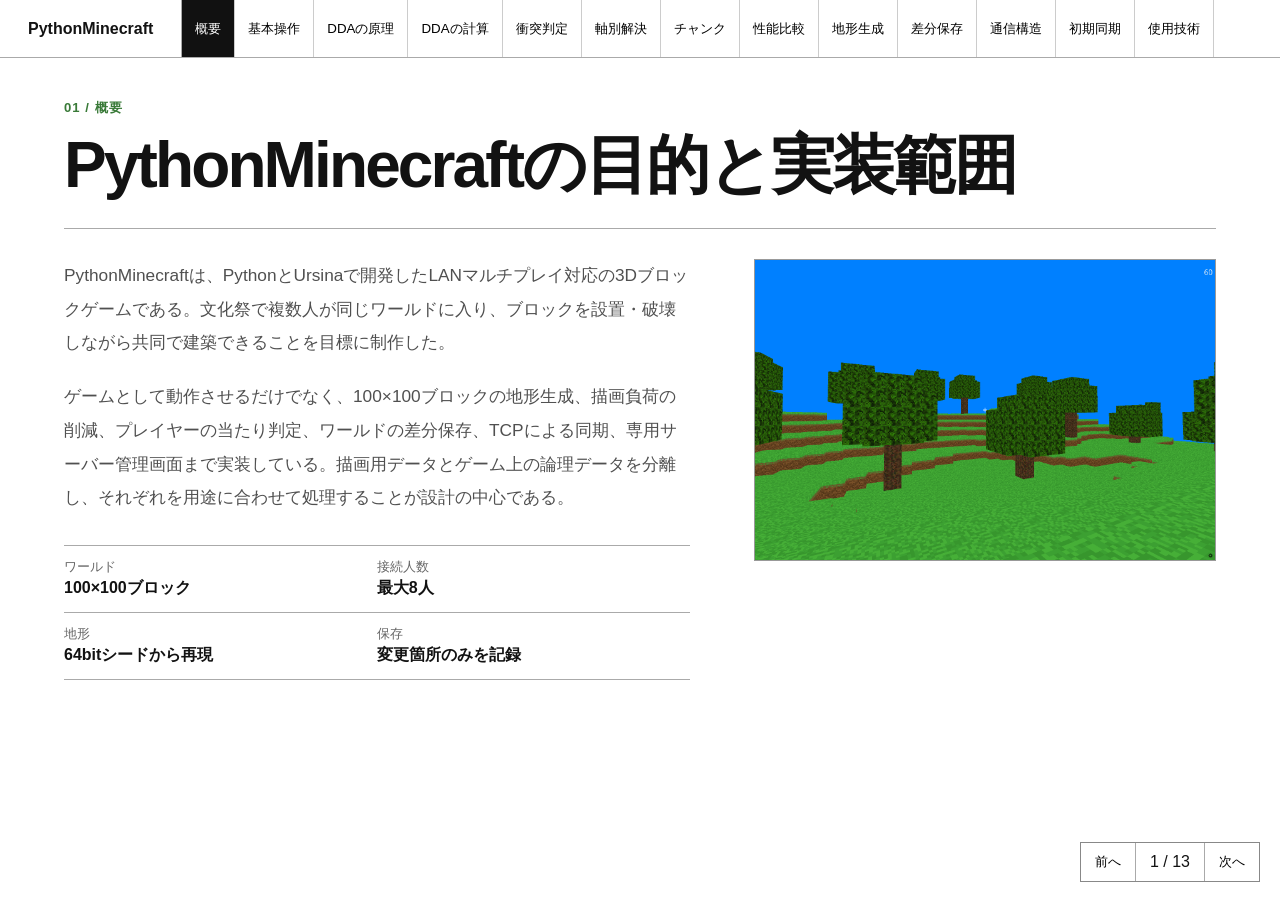
==== index.html @ 3551ff19 "Expand technical documentation website" ====
<!doctype html><html lang="ja"><head><meta charset="utf-8"><meta name="viewport" content="width=device-width,initial-scale=1"><meta name="description" content="PythonMinecraftの技術解説"><title>PythonMinecraft 技術解説</title><link rel="stylesheet" href="style.css"><script src="script.js" defer></script></head><body><header><a href="#page-0">PythonMinecraft</a><nav><button type="button" data-index="0">概要</button><button type="button" data-index="1">基本操作</button><button type="button" data-index="2">DDAの原理</button><button type="button" data-index="3">DDAの計算</button><button type="button" data-index="4">衝突判定</button><button type="button" data-index="5">軸別解決</button><button type="button" data-index="6">チャンク</button><button type="button" data-index="7">性能比較</button><button type="button" data-index="8">地形生成</button><button type="button" data-index="9">差分保存</button><button type="button" data-index="10">通信構造</button><button type="button" data-index="11">初期同期</button><button type="button" data-index="12">使用技術</button></nav></header><main><section class="page active" id="page-0"><div class="content"><div class="heading"><small>01 / 概要</small><h1>PythonMinecraftの目的と実装範囲</h1></div><div class="body-grid"><article><p>PythonMinecraftは、PythonとUrsinaで開発したLANマルチプレイ対応の3Dブロックゲームである。文化祭で複数人が同じワールドに入り、ブロックを設置・破壊しながら共同で建築できることを目標に制作した。</p><p>ゲームとして動作させるだけでなく、100×100ブロックの地形生成、描画負荷の削減、プレイヤーの当たり判定、ワールドの差分保存、TCPによる同期、専用サーバー管理画面まで実装している。描画用データとゲーム上の論理データを分離し、それぞれを用途に合わせて処理することが設計の中心である。</p><dl class="facts"><div><dt>ワールド</dt><dd>100×100ブロック</dd></div><div><dt>接続人数</dt><dd>最大8人</dd></div><div><dt>地形</dt><dd>64bitシードから再現</dd></div><div><dt>保存</dt><dd>変更箇所のみを記録</dd></div></dl></article><figure class="visual"><img src="assets/hero.png" alt="概要の参考画面"></figure></div></div></section><section class="page" id="page-1"><div class="content"><div class="heading"><small>02 / 基本操作</small><h1>プレイヤー操作とブロック編集</h1></div><div class="body-grid"><article><p>プレイヤーはW・A・S・Dキーで移動し、マウスで視点を操作する。ホットバーの1から9でブロックを選択し、左クリックで視線先のブロックを破壊し、右クリックで選択中のブロックを設置する。</p><p>設置と破壊では、画面中央の照準から視線方向へレイを伸ばして対象を決定する。破壊時は最初に交差したブロック座標を削除し、設置時は交差した面の外側へ1ブロックずらした座標を候補にする。候補位置が既存ブロックやプレイヤーと重なる場合は設置を拒否する。</p><dl class="facts"><div><dt>W A S D</dt><dd>移動</dd></div><div><dt>Mouse</dt><dd>視点操作</dd></div><div><dt>左クリック</dt><dd>破壊</dd></div><div><dt>右クリック</dt><dd>設置</dd></div><div><dt>1–9</dt><dd>ブロック選択</dd></div><div><dt>Esc</dt><dd>メニュー</dd></div></dl></article><figure class="visual"><img src="assets/gameplay.png" alt="基本操作の参考画面"></figure></div></div></section><section class="page" id="page-2"><div class="content"><div class="heading"><small>03 / DDAの原理</small><h1>DDAレイキャストで通過セルだけを調べる</h1></div><div class="body-grid"><article><p>ブロックの選択には、三次元グリッド向けのDDAレイキャストを使用する。DDAは、レイが次に横切るX・Y・Zいずれかのボクセル境界を計算し、最も近い境界の方向へ1セルずつ進む方法である。</p><p>全ブロックとの交差を総当たりするのではなく、視線が実際に通過したセルの座標だけをワールド辞書で検索する。したがって、探索コストはワールド全体のブロック数ではなく、レイの最大到達距離におおむね比例する。</p><div class="diagram"><div class="step"><b>01</b><strong>開始点をボクセル座標へ変換</strong><span>カメラ位置から現在のセルを決定する</span></div><div class="connector" aria-hidden="true">→</div><div class="step"><b>02</b><strong>各軸の次の境界を計算</strong><span>tMaxX・tMaxY・tMaxZを比較する</span></div><div class="connector" aria-hidden="true">→</div><div class="step"><b>03</b><strong>最短の軸へ1セル進む</strong><span>対応するtMaxへtDeltaを加算する</span></div><div class="connector" aria-hidden="true">→</div><div class="step"><b>04</b><strong>辞書を検索</strong><span>ブロックがあれば探索を終了する</span></div></div></article></div></div></section><section class="page" id="page-3"><div class="content"><div class="heading"><small>04 / DDAの計算</small><h1>tMaxとtDeltaが示すもの</h1></div><div class="body-grid"><article><p>tMaxX、tMaxY、tMaxZは、開始点から各軸の次のセル境界まで進むために必要なレイ上の距離を表す。三つの値のうち最小の軸が、次に横切る境界である。</p><p>tDeltaX、tDeltaY、tDeltaZは、同じ軸方向で一つ先の境界へ進むたびに増加する距離である。例えばX境界が最短ならX座標をstepXだけ進め、tMaxXにtDeltaXを加える。この処理を命中または最大距離まで繰り返す。</p><p>レイが負方向へ進む場合はstepがマイナスになり、ゼロ成分の軸は境界を通過しないものとして無限大を使う。これにより、視線方向にかかわらず同じ処理で探索できる。</p><pre><code>axis = min(tMaxX, tMaxY, tMaxZ)
cell[axis] += step[axis]
tMax[axis] += tDelta[axis]

if world.has_block(cell):
    return hit_block, entered_face</code></pre></article></div></div></section><section class="page" id="page-4"><div class="content"><div class="heading"><small>05 / 衝突判定</small><h1>描画Entityに依存しないボクセル衝突判定</h1></div><div class="body-grid"><article><p>プレイヤーの移動予定位置からAABBを計算し、その範囲と重なる整数座標を列挙して論理ブロック辞書を検索する。各ブロックへColliderを生成する必要がないため、ブロックが結合メッシュとして描画されていても衝突を判定できる。</p><p>AABBはプレイヤーの中心位置、半径、高さから求める。AABBの最小値と最大値を整数セル範囲へ変換し、その小さな範囲だけを検索するため、判定量はワールド全体の大きさに依存しない。</p><div class="diagram"><div class="step"><b>01</b><strong>移動予定位置を計算</strong><span>入力と速度から次の座標を求める</span></div><div class="connector" aria-hidden="true">→</div><div class="step"><b>02</b><strong>AABBを作成</strong><span>半径と高さから占有範囲を求める</span></div><div class="connector" aria-hidden="true">→</div><div class="step"><b>03</b><strong>重なる整数座標を列挙</strong><span>周辺セルだけを対象にする</span></div><div class="connector" aria-hidden="true">→</div><div class="step"><b>04</b><strong>論理辞書を検索</strong><span>存在するブロックとの重なりを判定する</span></div></div></article></div></div></section><section class="page" id="page-5"><div class="content"><div class="heading"><small>06 / 軸別解決</small><h1>X・Y・Zを分けて衝突を解決する</h1></div><div class="body-grid"><article><p>三軸の移動を一度に適用すると、一つの壁に接触しただけで移動全体を取り消すことになりやすい。そこでX、Y、Zの順に移動と衝突判定を分け、衝突した軸の移動量だけを補正している。</p><p>X軸で左右の壁を処理し、Y軸で床への接地と天井への衝突を処理し、最後にZ軸で前後の壁を処理する。この方法では壁へ斜めに進んだ場合も、壁に平行な成分は維持されるため、壁に沿って滑らかに移動できる。</p><p>ブロック設置時にもプレイヤーAABBとの重なりを調べる。同じ空間へブロックを置けないようにすることで、設置直後にプレイヤーがブロックへ埋まる状態を防いでいる。</p><div class="diagram"><div class="step"><b>01</b><strong>X方向</strong><span>左右の壁との重なりを解決</span></div><div class="connector" aria-hidden="true">→</div><div class="step"><b>02</b><strong>Y方向</strong><span>床への接地と天井を解決</span></div><div class="connector" aria-hidden="true">→</div><div class="step"><b>03</b><strong>Z方向</strong><span>前後の壁との重なりを解決</span></div></div></article></div></div></section><section class="page" id="page-6"><div class="content"><div class="heading"><small>07 / チャンク</small><h1>不透明ブロックをチャンクメッシュへ統合</h1></div><div class="body-grid"><article><p>初期実装では、各ブロックを個別のEntityとして生成していた。ブロック数が増えると、描画、更新、可視性管理の対象も同じ割合で増え、高所から広い範囲を見たときに負荷が急増した。</p><p>現在はX・Z方向の10×10ブロックを一つのチャンクとして扱う。各ブロックの六面を確認し、隣接する不透明ブロックに隠れている面を除外する。残った面の頂点、UV、三角形インデックスをまとめ、一つのMesh Entityとして描画する。</p><p>論理ブロック辞書は維持されるため、ブロック数自体を減らしたわけではない。描画エンジンへ渡すEntity数と不要な面数を減らしたことが高速化の要因である。</p></article><figure class="visual"><img src="assets/chunk-debug.png" alt="チャンクの参考画面"></figure></div></div></section><section class="page" id="page-7"><div class="content"><div class="heading"><small>08 / 性能比較</small><h1>描画最適化前後の実測結果</h1></div><div class="body-grid"><article><p>高所から地面を見下ろし、多数のブロックが視界へ入る条件で比較した。軽量化前のフレームレートは14 FPS、メモリ使用量は216 MBだった。チャンクメッシュ導入後は110 FPS、157 MBとなった。</p><p>フレームレートは約7.9倍となり、1フレームに使える時間は約71.4ミリ秒から約9.1ミリ秒へ短縮した。不透明ブロック用の個別Entityは約3,681個から0個になり、少数のチャンクメッシュへ置き換わった。</p><div class="comparison"><figure><img src="assets/before.png" alt="軽量化前"><figcaption>軽量化前：14 FPS、216 MB</figcaption></figure><figure><img src="assets/after.png" alt="軽量化後"><figcaption>軽量化後：110 FPS、157 MB</figcaption></figure></div></article></div></div></section><section class="page" id="page-8"><div class="content"><div class="heading"><small>09 / 地形生成</small><h1>64bitシードから地形と木を再現する</h1></div><div class="body-grid"><article><p>ワールド生成では、64bitのシード値とX・Z座標から決定論的なノイズ値を計算する。広い起伏用と細かな変化用のノイズを組み合わせ、各列の地表高度を決める。最上面へ草、その下の三層へ土、さらに深い部分へ石を配置する。</p><p>木の候補位置、高さ、形状も同じシードから決定する。スポーン地点の周囲、ワールド端、急な斜面を候補から除外し、木同士の最低距離を設けることで、共同建築のための空間を確保している。</p><p>生成処理はクライアントとサーバーで共通化している。同じバージョンのジェネレーターとシードを使えば、地形データそのものを送らなくても同じワールドを再現できる。</p><div class="diagram"><div class="step"><b>01</b><strong>64bitシード</strong><span>ワールドを識別する整数</span></div><div class="connector" aria-hidden="true">→</div><div class="step"><b>02</b><strong>座標ごとのノイズ</strong><span>広い起伏と細かな変化を合成</span></div><div class="connector" aria-hidden="true">→</div><div class="step"><b>03</b><strong>地表高度</strong><span>列ごとの最上面を決定</span></div><div class="connector" aria-hidden="true">→</div><div class="step"><b>04</b><strong>ブロックと木</strong><span>草・土・石・原木・葉を配置</span></div></div></article></div></div></section><section class="page" id="page-9"><div class="content"><div class="heading"><small>10 / 差分保存</small><h1>基本地形を再生成し、変更だけを保存する</h1></div><div class="body-grid"><article><p>地形全体をJSONへ保存すると、ワールドを広げるほどファイル容量と読み書き量が増える。そこで生成地形はシードから再現し、プレイヤーが設置したブロックと破壊した座標だけを保存する方式へ変更した。</p><p>読込時はgeneratorとseedから基本地形を再生成し、removed_blocksに含まれる座標を削除してから、placed_blocksのブロックを追加する。生成ブロックを壊した後で同じ場所へ別のブロックを置いた場合も、差分として正しく復元できる。</p><p>テンプレートワールドでは、配布ファイルに含まれるTemplate.jsonを基準地形として扱う。通常の生成ワールドと同様に、各セーブには基準地形を複製せず、変更差分だけを記録する。</p><pre><code>{
  &quot;generator&quot;: &quot;grassland_v2&quot;,
  &quot;seed&quot;: 47353368572851108,
  &quot;placed_blocks&quot;: [[32, 1, 33, 0, &quot;y&quot;]],
  &quot;removed_blocks&quot;: [[29, 0, 29]]
}</code></pre></article></div></div></section><section class="page" id="page-10"><div class="content"><div class="heading"><small>11 / 通信構造</small><h1>サーバーを正とするワールド同期</h1></div><div class="body-grid"><article><p>マルチプレイでは、サーバーがワールドの正しい状態を保持する。クライアントは設置や破壊の要求を送るだけで、座標、ブロックID、対象の存在、プレイヤーとの重なりをサーバーが検証する。</p><p>要求が有効ならサーバーワールドを更新し、block_changedメッセージを接続中の全クライアントへ配信する。各クライアントは同じ変更をローカルの論理データへ適用し、影響を受けたチャンクメッシュを再構築する。</p><p>プレイヤー位置もサーバーを経由して他の端末へ配信する。切断時にはセッションを除去し、残りのクライアントへ退出を通知する。ワールドは定期保存とサーバー終了時保存の両方に対応している。</p><div class="diagram"><div class="step"><b>01</b><strong>クライアント</strong><span>設置・破壊要求を送信</span></div><div class="connector" aria-hidden="true">→</div><div class="step"><b>02</b><strong>サーバー</strong><span>操作の妥当性を検証</span></div><div class="connector" aria-hidden="true">→</div><div class="step"><b>03</b><strong>ワールド更新</strong><span>サーバー側の状態を変更</span></div><div class="connector" aria-hidden="true">→</div><div class="step"><b>04</b><strong>全クライアント</strong><span>変更通知を受信して反映</span></div></div></article><figure class="visual"><img src="assets/multiplayer.png" alt="通信構造の参考画面"></figure></div></div></section><section class="page" id="page-11"><div class="content"><div class="heading"><small>12 / 初期同期</small><h1>シードと差分だけを送る初期同期</h1></div><div class="body-grid"><article><p>当初は接続時に数万個のブロックをworld_snapshotへ格納していた。草原と地下層を追加した結果、単一メッセージのサイズ上限を超え、接続直後に切断される問題が発生した。</p><p>現在の生成ワールドでは、seed、generator、placed_blocks、removed_blocks、プレイヤー情報だけを送る。クライアントは受信したシードから基本地形を再生成し、差分を適用してからチャンクメッシュを構築する。</p><p>砂の落下もサーバーを正とする。サーバーが落下開始と最終的な着地座標を決め、クライアントは途中の表示を補間する。この方式により、端末ごとに物理結果が分かれることを防いでいる。</p><dl class="facts"><div><dt>通信</dt><dd>TCPソケット</dd></div><div><dt>形式</dt><dd>長さ制限付きJSONメッセージ</dd></div><div><dt>初期同期</dt><dd>シード＋差分</dd></div><div><dt>物理</dt><dd>サーバー権威型</dd></div></dl></article><figure class="visual"><img src="assets/server-ui.png" alt="初期同期の参考画面"></figure></div></div></section><section class="page" id="page-12"><div class="content"><div class="heading"><small>13 / 使用技術</small><h1>使用技術と各要素の役割</h1></div><div class="body-grid"><article><p>ゲーム本体はPythonで実装し、Ursinaを入力、UI、シーン管理に使用している。Ursinaの基盤であるPanda3Dを通じてメッシュを生成し、チャンク単位で描画している。</p><p>マルチプレイはTCPソケットで実装し、専用サーバーの管理画面にはTkinterを使用する。ワールド差分と設定はJSONへ保存し、macOS・Windows向けの配布ビルドにはPyInstallerを利用する。開発履歴はGitとGitHubで管理している。</p><dl class="facts"><div><dt>Python</dt><dd>ゲームロジック全体</dd></div><div><dt>Ursina</dt><dd>入力・UI・シーン</dd></div><div><dt>Panda3D</dt><dd>3D描画・メッシュ</dd></div><div><dt>TCP Socket</dt><dd>マルチプレイ通信</dd></div><div><dt>Tkinter</dt><dd>サーバー管理画面</dd></div><div><dt>JSON</dt><dd>設定・差分保存</dd></div><div><dt>PyInstaller</dt><dd>配布用ビルド</dd></div><div><dt>Git / GitHub</dt><dd>履歴・ブランチ管理</dd></div></dl></article></div></div></section></main><footer><button id="prev">前へ</button><span id="counter">1 / 13</span><button id="next">次へ</button></footer></body></html>
---- style.css ----
:root{--ink:#121212;--muted:#505050;--line:#aaa;--green:#397a38;--paper:#fff}*{box-sizing:border-box}html,body{margin:0;width:100%;height:100%;overflow:hidden;font-family:-apple-system,BlinkMacSystemFont,"Noto Sans JP",sans-serif;color:var(--ink);background:var(--paper)}header{position:fixed;z-index:10;top:0;left:0;right:0;height:58px;display:flex;align-items:center;border-bottom:1px solid var(--line);background:#fff}header>a{padding:0 28px;color:var(--ink);font-weight:700;text-decoration:none;white-space:nowrap}nav{display:flex;height:100%;overflow-x:auto;border-left:1px solid var(--line)}nav button{border:0;border-right:1px solid #ccc;background:#fff;padding:0 13px;white-space:nowrap;cursor:pointer}nav button.active{background:#111;color:#fff}.page{position:absolute;inset:0;display:none;overflow-y:auto;background:#fff}.page.active{display:block}.content{max-width:1500px;min-height:100%;margin:auto;padding:98px 5vw 88px}.heading{padding-bottom:28px;border-bottom:1px solid var(--line)}small{color:var(--green);font-size:.82rem;font-weight:800;letter-spacing:.08em}h1{max-width:1200px;margin:14px 0 0;font-size:clamp(2.5rem,5vw,5.4rem);line-height:1.08;letter-spacing:-.045em}.body-grid{display:grid;grid-template-columns:minmax(0,1.15fr) minmax(320px,.85fr);gap:5vw;padding-top:30px;align-items:start}.body-grid:has(article:only-child){grid-template-columns:1fr}article{max-width:1050px}p{margin:0 0 20px;color:var(--muted);font-size:1.08rem;line-height:1.95}.visual{margin:0;position:sticky;top:90px}.visual img,.comparison img{display:block;width:100%;border:1px solid #999}.facts{display:grid;grid-template-columns:repeat(2,1fr);margin:30px 0 0;border-top:1px solid var(--line)}.facts div{padding:13px 0;border-bottom:1px solid var(--line)}.facts div:nth-child(odd){padding-right:24px}.facts dt{color:#666;font-size:.8rem}.facts dd{margin:2px 0 0;font-weight:700}.diagram{display:flex;align-items:stretch;gap:9px;margin:34px 0;overflow-x:auto}.step{min-width:180px;flex:1;padding:16px;border:1px solid #777;display:flex;flex-direction:column}.step b{color:var(--green);font-size:.75rem}.step strong{margin:6px 0}.step span{color:#666;font-size:.85rem;line-height:1.55}.connector{align-self:center;font-size:1.4rem}pre{margin:30px 0;padding:20px;overflow:auto;border:1px solid #999;background:#f4f4f4;font-size:.9rem;line-height:1.6}.comparison{display:grid;grid-template-columns:1fr 1fr;gap:18px;margin-top:30px}.comparison figure{margin:0}.comparison figcaption{padding:9px 0;color:#555}.visual figcaption{padding:8px 0;color:#666}footer{position:fixed;z-index:20;right:20px;bottom:18px;display:flex;border:1px solid #888;background:#fff}footer button,footer span{border:0;background:#fff;padding:10px 14px}footer button{cursor:pointer}footer span{border-left:1px solid #aaa;border-right:1px solid #aaa}@media(max-width:900px){header>a{display:none}nav{width:100%;border-left:0}nav button{font-size:.72rem;padding:0 9px}.content{padding:82px 5vw 82px}.body-grid{grid-template-columns:1fr}.visual{position:static}h1{font-size:2.5rem}.facts,.comparison{grid-template-columns:1fr}.diagram{align-items:stretch;flex-direction:column}.connector{transform:rotate(90deg)}p{font-size:1rem}}
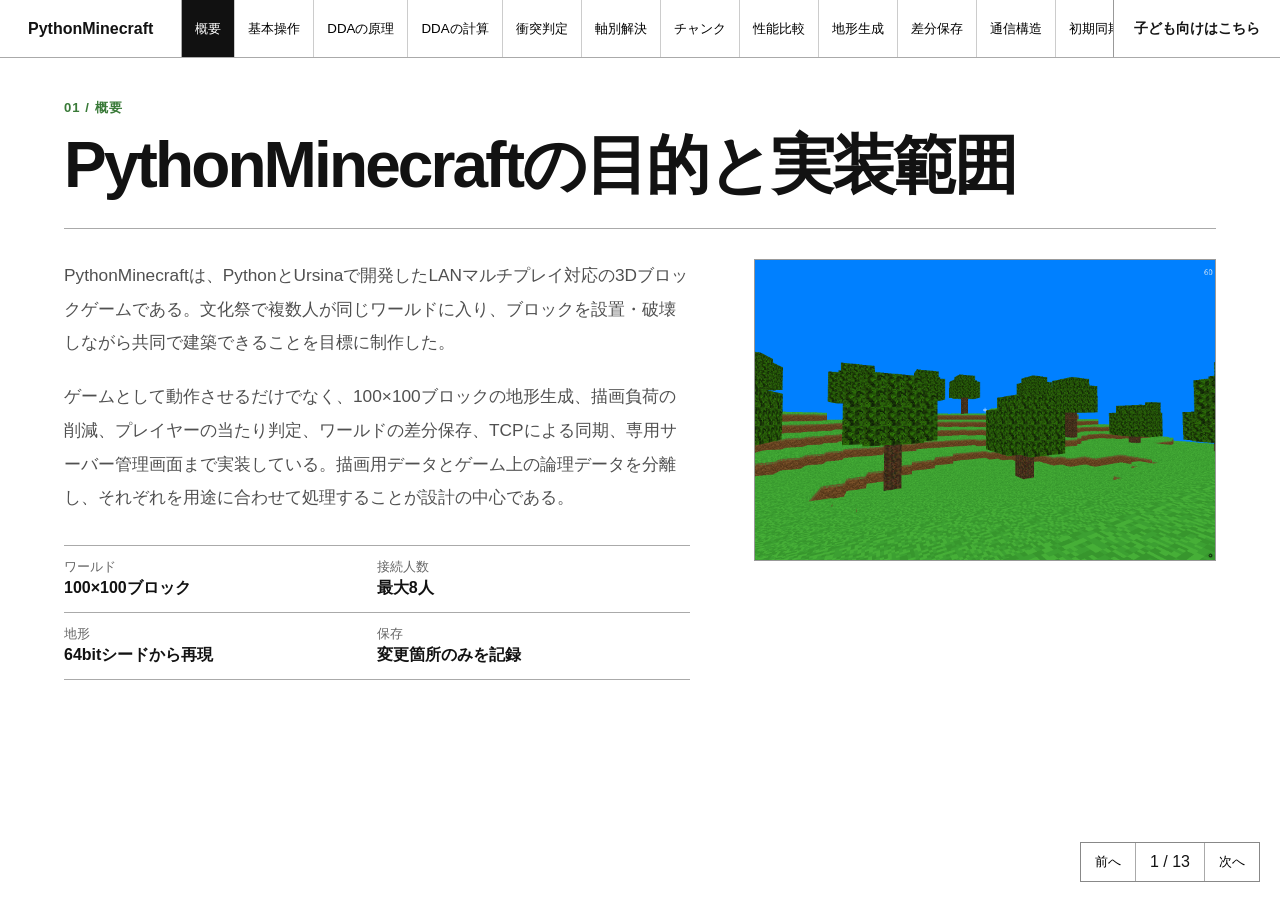
==== commit 827476d7: "Add links between technical and beginner guides" ====
--- a/index.html
+++ b/index.html
@@ -1,4 +1,7 @@
-<!doctype html><html lang="ja"><head><meta charset="utf-8"><meta name="viewport" content="width=device-width,initial-scale=1"><meta name="description" content="PythonMinecraftの技術解説"><title>PythonMinecraft 技術解説</title><link rel="stylesheet" href="style.css"><script src="script.js" defer></script></head><body><header><a href="#page-0">PythonMinecraft</a><nav><button type="button" data-index="0">概要</button><button type="button" data-index="1">基本操作</button><button type="button" data-index="2">DDAの原理</button><button type="button" data-index="3">DDAの計算</button><button type="button" data-index="4">衝突判定</button><button type="button" data-index="5">軸別解決</button><button type="button" data-index="6">チャンク</button><button type="button" data-index="7">性能比較</button><button type="button" data-index="8">地形生成</button><button type="button" data-index="9">差分保存</button><button type="button" data-index="10">通信構造</button><button type="button" data-index="11">初期同期</button><button type="button" data-index="12">使用技術</button></nav></header><main><section class="page active" id="page-0"><div class="content"><div class="heading"><small>01 / 概要</small><h1>PythonMinecraftの目的と実装範囲</h1></div><div class="body-grid"><article><p>PythonMinecraftは、PythonとUrsinaで開発したLANマルチプレイ対応の3Dブロックゲームである。文化祭で複数人が同じワールドに入り、ブロックを設置・破壊しながら共同で建築できることを目標に制作した。</p><p>ゲームとして動作させるだけでなく、100×100ブロックの地形生成、描画負荷の削減、プレイヤーの当たり判定、ワールドの差分保存、TCPによる同期、専用サーバー管理画面まで実装している。描画用データとゲーム上の論理データを分離し、それぞれを用途に合わせて処理することが設計の中心である。</p><dl class="facts"><div><dt>ワールド</dt><dd>100×100ブロック</dd></div><div><dt>接続人数</dt><dd>最大8人</dd></div><div><dt>地形</dt><dd>64bitシードから再現</dd></div><div><dt>保存</dt><dd>変更箇所のみを記録</dd></div></dl></article><figure class="visual"><img src="assets/hero.png" alt="概要の参考画面"></figure></div></div></section><section class="page" id="page-1"><div class="content"><div class="heading"><small>02 / 基本操作</small><h1>プレイヤー操作とブロック編集</h1></div><div class="body-grid"><article><p>プレイヤーはW・A・S・Dキーで移動し、マウスで視点を操作する。ホットバーの1から9でブロックを選択し、左クリックで視線先のブロックを破壊し、右クリックで選択中のブロックを設置する。</p><p>設置と破壊では、画面中央の照準から視線方向へレイを伸ばして対象を決定する。破壊時は最初に交差したブロック座標を削除し、設置時は交差した面の外側へ1ブロックずらした座標を候補にする。候補位置が既存ブロックやプレイヤーと重なる場合は設置を拒否する。</p><dl class="facts"><div><dt>W A S D</dt><dd>移動</dd></div><div><dt>Mouse</dt><dd>視点操作</dd></div><div><dt>左クリック</dt><dd>破壊</dd></div><div><dt>右クリック</dt><dd>設置</dd></div><div><dt>1–9</dt><dd>ブロック選択</dd></div><div><dt>Esc</dt><dd>メニュー</dd></div></dl></article><figure class="visual"><img src="assets/gameplay.png" alt="基本操作の参考画面"></figure></div></div></section><section class="page" id="page-2"><div class="content"><div class="heading"><small>03 / DDAの原理</small><h1>DDAレイキャストで通過セルだけを調べる</h1></div><div class="body-grid"><article><p>ブロックの選択には、三次元グリッド向けのDDAレイキャストを使用する。DDAは、レイが次に横切るX・Y・Zいずれかのボクセル境界を計算し、最も近い境界の方向へ1セルずつ進む方法である。</p><p>全ブロックとの交差を総当たりするのではなく、視線が実際に通過したセルの座標だけをワールド辞書で検索する。したがって、探索コストはワールド全体のブロック数ではなく、レイの最大到達距離におおむね比例する。</p><div class="diagram"><div class="step"><b>01</b><strong>開始点をボクセル座標へ変換</strong><span>カメラ位置から現在のセルを決定する</span></div><div class="connector" aria-hidden="true">→</div><div class="step"><b>02</b><strong>各軸の次の境界を計算</strong><span>tMaxX・tMaxY・tMaxZを比較する</span></div><div class="connector" aria-hidden="true">→</div><div class="step"><b>03</b><strong>最短の軸へ1セル進む</strong><span>対応するtMaxへtDeltaを加算する</span></div><div class="connector" aria-hidden="true">→</div><div class="step"><b>04</b><strong>辞書を検索</strong><span>ブロックがあれば探索を終了する</span></div></div></article></div></div></section><section class="page" id="page-3"><div class="content"><div class="heading"><small>04 / DDAの計算</small><h1>tMaxとtDeltaが示すもの</h1></div><div class="body-grid"><article><p>tMaxX、tMaxY、tMaxZは、開始点から各軸の次のセル境界まで進むために必要なレイ上の距離を表す。三つの値のうち最小の軸が、次に横切る境界である。</p><p>tDeltaX、tDeltaY、tDeltaZは、同じ軸方向で一つ先の境界へ進むたびに増加する距離である。例えばX境界が最短ならX座標をstepXだけ進め、tMaxXにtDeltaXを加える。この処理を命中または最大距離まで繰り返す。</p><p>レイが負方向へ進む場合はstepがマイナスになり、ゼロ成分の軸は境界を通過しないものとして無限大を使う。これにより、視線方向にかかわらず同じ処理で探索できる。</p><pre><code>axis = min(tMaxX, tMaxY, tMaxZ)
+<!doctype html><html lang="ja"><head><meta charset="utf-8"><meta name="viewport" content="width=device-width,initial-scale=1"><meta name="description" content="PythonMinecraftの技術解説"><title>PythonMinecraft 技術解説</title><link rel="stylesheet" href="style.css"><script src="script.js" defer></script></head><body><header><a href="#page-0">PythonMinecraft</a><nav><button type="button" data-index="0">概要</button><button type="button" data-index="1">基本操作</button><button type="button" data-index="2">DDAの原理</button><button type="button" data-index="3">DDAの計算</button><button type="button" data-index="4">衝突判定</button><button type="button" data-index="5">軸別解決</button><button type="button" data-index="6">チャンク</button><button type="button" data-index="7">性能比較</button><button type="button" data-index="8">地形生成</button><button type="button" data-index="9">差分保存</button><button type="button" data-index="10">通信構造</button><button type="button" data-index="11">初期同期</button><button type="button" data-index="12">使用技術</button></nav>
+
+<a class="version-link" href="kids.html">子ども向けはこちら</a>
+</header><main><section class="page active" id="page-0"><div class="content"><div class="heading"><small>01 / 概要</small><h1>PythonMinecraftの目的と実装範囲</h1></div><div class="body-grid"><article><p>PythonMinecraftは、PythonとUrsinaで開発したLANマルチプレイ対応の3Dブロックゲームである。文化祭で複数人が同じワールドに入り、ブロックを設置・破壊しながら共同で建築できることを目標に制作した。</p><p>ゲームとして動作させるだけでなく、100×100ブロックの地形生成、描画負荷の削減、プレイヤーの当たり判定、ワールドの差分保存、TCPによる同期、専用サーバー管理画面まで実装している。描画用データとゲーム上の論理データを分離し、それぞれを用途に合わせて処理することが設計の中心である。</p><dl class="facts"><div><dt>ワールド</dt><dd>100×100ブロック</dd></div><div><dt>接続人数</dt><dd>最大8人</dd></div><div><dt>地形</dt><dd>64bitシードから再現</dd></div><div><dt>保存</dt><dd>変更箇所のみを記録</dd></div></dl></article><figure class="visual"><img src="assets/hero.png" alt="概要の参考画面"></figure></div></div></section><section class="page" id="page-1"><div class="content"><div class="heading"><small>02 / 基本操作</small><h1>プレイヤー操作とブロック編集</h1></div><div class="body-grid"><article><p>プレイヤーはW・A・S・Dキーで移動し、マウスで視点を操作する。ホットバーの1から9でブロックを選択し、左クリックで視線先のブロックを破壊し、右クリックで選択中のブロックを設置する。</p><p>設置と破壊では、画面中央の照準から視線方向へレイを伸ばして対象を決定する。破壊時は最初に交差したブロック座標を削除し、設置時は交差した面の外側へ1ブロックずらした座標を候補にする。候補位置が既存ブロックやプレイヤーと重なる場合は設置を拒否する。</p><dl class="facts"><div><dt>W A S D</dt><dd>移動</dd></div><div><dt>Mouse</dt><dd>視点操作</dd></div><div><dt>左クリック</dt><dd>破壊</dd></div><div><dt>右クリック</dt><dd>設置</dd></div><div><dt>1–9</dt><dd>ブロック選択</dd></div><div><dt>Esc</dt><dd>メニュー</dd></div></dl></article><figure class="visual"><img src="assets/gameplay.png" alt="基本操作の参考画面"></figure></div></div></section><section class="page" id="page-2"><div class="content"><div class="heading"><small>03 / DDAの原理</small><h1>DDAレイキャストで通過セルだけを調べる</h1></div><div class="body-grid"><article><p>ブロックの選択には、三次元グリッド向けのDDAレイキャストを使用する。DDAは、レイが次に横切るX・Y・Zいずれかのボクセル境界を計算し、最も近い境界の方向へ1セルずつ進む方法である。</p><p>全ブロックとの交差を総当たりするのではなく、視線が実際に通過したセルの座標だけをワールド辞書で検索する。したがって、探索コストはワールド全体のブロック数ではなく、レイの最大到達距離におおむね比例する。</p><div class="diagram"><div class="step"><b>01</b><strong>開始点をボクセル座標へ変換</strong><span>カメラ位置から現在のセルを決定する</span></div><div class="connector" aria-hidden="true">→</div><div class="step"><b>02</b><strong>各軸の次の境界を計算</strong><span>tMaxX・tMaxY・tMaxZを比較する</span></div><div class="connector" aria-hidden="true">→</div><div class="step"><b>03</b><strong>最短の軸へ1セル進む</strong><span>対応するtMaxへtDeltaを加算する</span></div><div class="connector" aria-hidden="true">→</div><div class="step"><b>04</b><strong>辞書を検索</strong><span>ブロックがあれば探索を終了する</span></div></div></article></div></div></section><section class="page" id="page-3"><div class="content"><div class="heading"><small>04 / DDAの計算</small><h1>tMaxとtDeltaが示すもの</h1></div><div class="body-grid"><article><p>tMaxX、tMaxY、tMaxZは、開始点から各軸の次のセル境界まで進むために必要なレイ上の距離を表す。三つの値のうち最小の軸が、次に横切る境界である。</p><p>tDeltaX、tDeltaY、tDeltaZは、同じ軸方向で一つ先の境界へ進むたびに増加する距離である。例えばX境界が最短ならX座標をstepXだけ進め、tMaxXにtDeltaXを加える。この処理を命中または最大距離まで繰り返す。</p><p>レイが負方向へ進む場合はstepがマイナスになり、ゼロ成分の軸は境界を通過しないものとして無限大を使う。これにより、視線方向にかかわらず同じ処理で探索できる。</p><pre><code>axis = min(tMaxX, tMaxY, tMaxZ)
 cell[axis] += step[axis]
 tMax[axis] += tDelta[axis]
 
--- a/style.css
+++ b/style.css
@@ -1 +1,55 @@
 :root{--ink:#121212;--muted:#505050;--line:#aaa;--green:#397a38;--paper:#fff}*{box-sizing:border-box}html,body{margin:0;width:100%;height:100%;overflow:hidden;font-family:-apple-system,BlinkMacSystemFont,"Noto Sans JP",sans-serif;color:var(--ink);background:var(--paper)}header{position:fixed;z-index:10;top:0;left:0;right:0;height:58px;display:flex;align-items:center;border-bottom:1px solid var(--line);background:#fff}header>a{padding:0 28px;color:var(--ink);font-weight:700;text-decoration:none;white-space:nowrap}nav{display:flex;height:100%;overflow-x:auto;border-left:1px solid var(--line)}nav button{border:0;border-right:1px solid #ccc;background:#fff;padding:0 13px;white-space:nowrap;cursor:pointer}nav button.active{background:#111;color:#fff}.page{position:absolute;inset:0;display:none;overflow-y:auto;background:#fff}.page.active{display:block}.content{max-width:1500px;min-height:100%;margin:auto;padding:98px 5vw 88px}.heading{padding-bottom:28px;border-bottom:1px solid var(--line)}small{color:var(--green);font-size:.82rem;font-weight:800;letter-spacing:.08em}h1{max-width:1200px;margin:14px 0 0;font-size:clamp(2.5rem,5vw,5.4rem);line-height:1.08;letter-spacing:-.045em}.body-grid{display:grid;grid-template-columns:minmax(0,1.15fr) minmax(320px,.85fr);gap:5vw;padding-top:30px;align-items:start}.body-grid:has(article:only-child){grid-template-columns:1fr}article{max-width:1050px}p{margin:0 0 20px;color:var(--muted);font-size:1.08rem;line-height:1.95}.visual{margin:0;position:sticky;top:90px}.visual img,.comparison img{display:block;width:100%;border:1px solid #999}.facts{display:grid;grid-template-columns:repeat(2,1fr);margin:30px 0 0;border-top:1px solid var(--line)}.facts div{padding:13px 0;border-bottom:1px solid var(--line)}.facts div:nth-child(odd){padding-right:24px}.facts dt{color:#666;font-size:.8rem}.facts dd{margin:2px 0 0;font-weight:700}.diagram{display:flex;align-items:stretch;gap:9px;margin:34px 0;overflow-x:auto}.step{min-width:180px;flex:1;padding:16px;border:1px solid #777;display:flex;flex-direction:column}.step b{color:var(--green);font-size:.75rem}.step strong{margin:6px 0}.step span{color:#666;font-size:.85rem;line-height:1.55}.connector{align-self:center;font-size:1.4rem}pre{margin:30px 0;padding:20px;overflow:auto;border:1px solid #999;background:#f4f4f4;font-size:.9rem;line-height:1.6}.comparison{display:grid;grid-template-columns:1fr 1fr;gap:18px;margin-top:30px}.comparison figure{margin:0}.comparison figcaption{padding:9px 0;color:#555}.visual figcaption{padding:8px 0;color:#666}footer{position:fixed;z-index:20;right:20px;bottom:18px;display:flex;border:1px solid #888;background:#fff}footer button,footer span{border:0;background:#fff;padding:10px 14px}footer button{cursor:pointer}footer span{border-left:1px solid #aaa;border-right:1px solid #aaa}@media(max-width:900px){header>a{display:none}nav{width:100%;border-left:0}nav button{font-size:.72rem;padding:0 9px}.content{padding:82px 5vw 82px}.body-grid{grid-template-columns:1fr}.visual{position:static}h1{font-size:2.5rem}.facts,.comparison{grid-template-columns:1fr}.diagram{align-items:stretch;flex-direction:column}.connector{transform:rotate(90deg)}p{font-size:1rem}}
+
+.version-link {
+    margin-left: auto;
+    padding: 0 22px;
+    color: #151515;
+    font-size: 0.9rem;
+    font-weight: 700;
+    text-decoration: none;
+    white-space: nowrap;
+}
+
+.version-link:hover,
+.version-link:focus-visible {
+    text-decoration: underline;
+    text-underline-offset: 4px;
+}
+
+@media (max-width: 700px) {
+    .version-link {
+        padding: 0 12px;
+        font-size: 0.75rem;
+    }
+}
+
+.version-link {
+    display: inline-flex;
+    align-items: center;
+    height: 100%;
+    margin-left: auto;
+    padding: 0 20px;
+    color: #151515;
+    background: #ffffff;
+    border-left: 1px solid #999999;
+    font-size: 0.85rem;
+    font-weight: 700;
+    text-decoration: none;
+    white-space: nowrap;
+    position: relative;
+    z-index: 30;
+}
+
+.version-link:hover,
+.version-link:focus-visible {
+    background: #f0f0f0;
+    text-decoration: underline;
+    text-underline-offset: 4px;
+}
+
+@media (max-width: 800px) {
+    .version-link {
+        padding: 0 10px;
+        font-size: 0.72rem;
+    }
+}
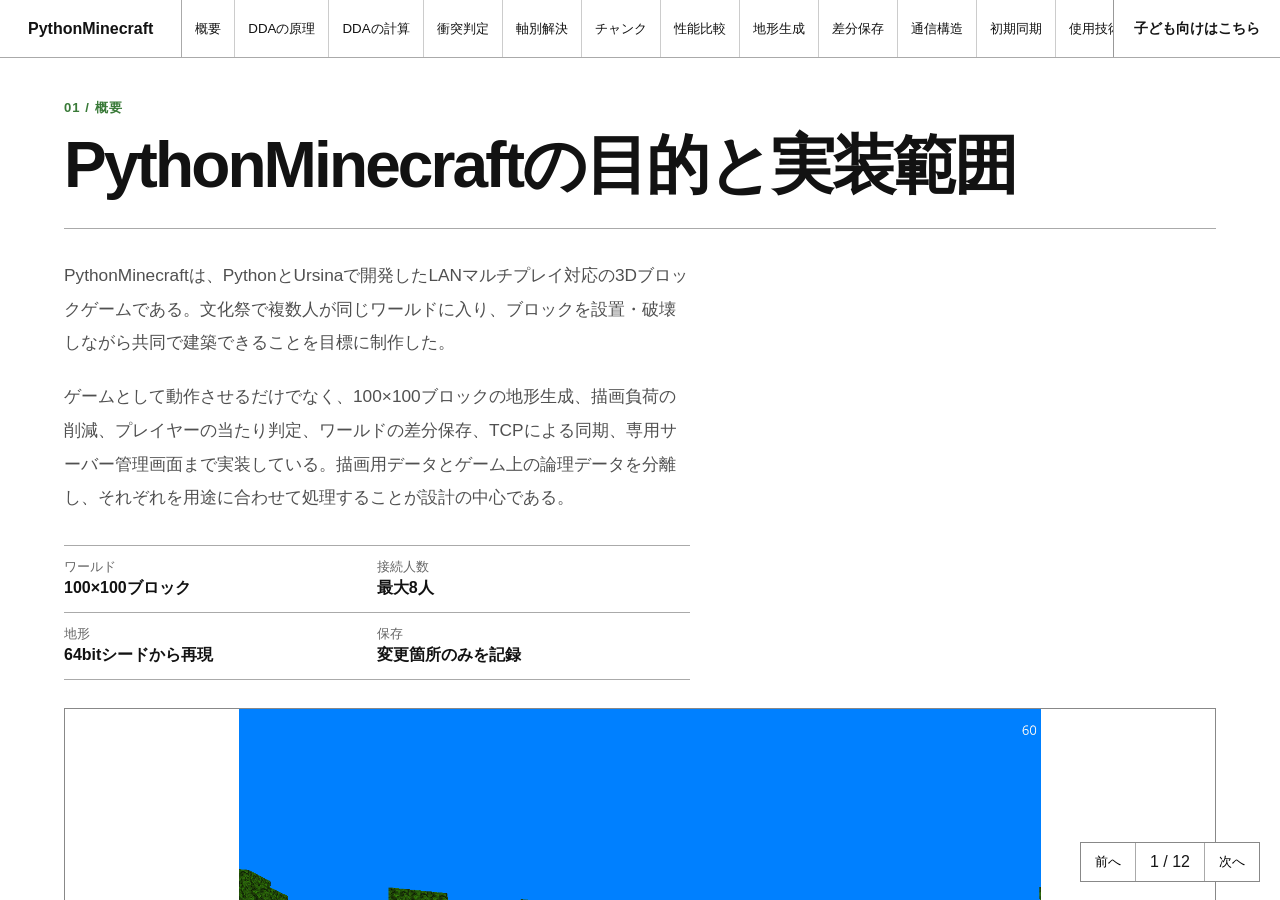
==== commit ce793019: "Clean up diagrams and remove operation pages" ====
--- a/index.html
+++ b/index.html
@@ -1,14 +1,25 @@
-<!doctype html><html lang="ja"><head><meta charset="utf-8"><meta name="viewport" content="width=device-width,initial-scale=1"><meta name="description" content="PythonMinecraftの技術解説"><title>PythonMinecraft 技術解説</title><link rel="stylesheet" href="style.css"><script src="script.js" defer></script></head><body><header><a href="#page-0">PythonMinecraft</a><nav><button type="button" data-index="0">概要</button><button type="button" data-index="1">基本操作</button><button type="button" data-index="2">DDAの原理</button><button type="button" data-index="3">DDAの計算</button><button type="button" data-index="4">衝突判定</button><button type="button" data-index="5">軸別解決</button><button type="button" data-index="6">チャンク</button><button type="button" data-index="7">性能比較</button><button type="button" data-index="8">地形生成</button><button type="button" data-index="9">差分保存</button><button type="button" data-index="10">通信構造</button><button type="button" data-index="11">初期同期</button><button type="button" data-index="12">使用技術</button></nav>
+<!DOCTYPE html>
 
+<html lang="ja"><head><meta charset="utf-8"/><meta content="width=device-width,initial-scale=1" name="viewport"/><meta content="PythonMinecraftの技術解説" name="description"/><title>PythonMinecraft 技術解説</title><link href="style.css" rel="stylesheet"/><script defer="" src="script.js"></script>
+<link href="media.css" rel="stylesheet"/></head><body><header><a href="#page-0">PythonMinecraft</a><nav><button data-index="0" type="button">概要</button><button data-index="1" type="button">DDAの原理</button><button data-index="2" type="button">DDAの計算</button><button data-index="3" type="button">衝突判定</button><button data-index="4" type="button">軸別解決</button><button data-index="5" type="button">チャンク</button><button data-index="6" type="button">性能比較</button><button data-index="7" type="button">地形生成</button><button data-index="8" type="button">差分保存</button><button data-index="9" type="button">通信構造</button><button data-index="10" type="button">初期同期</button><button data-index="11" type="button">使用技術</button></nav>
 <a class="version-link" href="kids.html">子ども向けはこちら</a>
-</header><main><section class="page active" id="page-0"><div class="content"><div class="heading"><small>01 / 概要</small><h1>PythonMinecraftの目的と実装範囲</h1></div><div class="body-grid"><article><p>PythonMinecraftは、PythonとUrsinaで開発したLANマルチプレイ対応の3Dブロックゲームである。文化祭で複数人が同じワールドに入り、ブロックを設置・破壊しながら共同で建築できることを目標に制作した。</p><p>ゲームとして動作させるだけでなく、100×100ブロックの地形生成、描画負荷の削減、プレイヤーの当たり判定、ワールドの差分保存、TCPによる同期、専用サーバー管理画面まで実装している。描画用データとゲーム上の論理データを分離し、それぞれを用途に合わせて処理することが設計の中心である。</p><dl class="facts"><div><dt>ワールド</dt><dd>100×100ブロック</dd></div><div><dt>接続人数</dt><dd>最大8人</dd></div><div><dt>地形</dt><dd>64bitシードから再現</dd></div><div><dt>保存</dt><dd>変更箇所のみを記録</dd></div></dl></article><figure class="visual"><img src="assets/hero.png" alt="概要の参考画面"></figure></div></div></section><section class="page" id="page-1"><div class="content"><div class="heading"><small>02 / 基本操作</small><h1>プレイヤー操作とブロック編集</h1></div><div class="body-grid"><article><p>プレイヤーはW・A・S・Dキーで移動し、マウスで視点を操作する。ホットバーの1から9でブロックを選択し、左クリックで視線先のブロックを破壊し、右クリックで選択中のブロックを設置する。</p><p>設置と破壊では、画面中央の照準から視線方向へレイを伸ばして対象を決定する。破壊時は最初に交差したブロック座標を削除し、設置時は交差した面の外側へ1ブロックずらした座標を候補にする。候補位置が既存ブロックやプレイヤーと重なる場合は設置を拒否する。</p><dl class="facts"><div><dt>W A S D</dt><dd>移動</dd></div><div><dt>Mouse</dt><dd>視点操作</dd></div><div><dt>左クリック</dt><dd>破壊</dd></div><div><dt>右クリック</dt><dd>設置</dd></div><div><dt>1–9</dt><dd>ブロック選択</dd></div><div><dt>Esc</dt><dd>メニュー</dd></div></dl></article><figure class="visual"><img src="assets/gameplay.png" alt="基本操作の参考画面"></figure></div></div></section><section class="page" id="page-2"><div class="content"><div class="heading"><small>03 / DDAの原理</small><h1>DDAレイキャストで通過セルだけを調べる</h1></div><div class="body-grid"><article><p>ブロックの選択には、三次元グリッド向けのDDAレイキャストを使用する。DDAは、レイが次に横切るX・Y・Zいずれかのボクセル境界を計算し、最も近い境界の方向へ1セルずつ進む方法である。</p><p>全ブロックとの交差を総当たりするのではなく、視線が実際に通過したセルの座標だけをワールド辞書で検索する。したがって、探索コストはワールド全体のブロック数ではなく、レイの最大到達距離におおむね比例する。</p><div class="diagram"><div class="step"><b>01</b><strong>開始点をボクセル座標へ変換</strong><span>カメラ位置から現在のセルを決定する</span></div><div class="connector" aria-hidden="true">→</div><div class="step"><b>02</b><strong>各軸の次の境界を計算</strong><span>tMaxX・tMaxY・tMaxZを比較する</span></div><div class="connector" aria-hidden="true">→</div><div class="step"><b>03</b><strong>最短の軸へ1セル進む</strong><span>対応するtMaxへtDeltaを加算する</span></div><div class="connector" aria-hidden="true">→</div><div class="step"><b>04</b><strong>辞書を検索</strong><span>ブロックがあれば探索を終了する</span></div></div></article></div></div></section><section class="page" id="page-3"><div class="content"><div class="heading"><small>04 / DDAの計算</small><h1>tMaxとtDeltaが示すもの</h1></div><div class="body-grid"><article><p>tMaxX、tMaxY、tMaxZは、開始点から各軸の次のセル境界まで進むために必要なレイ上の距離を表す。三つの値のうち最小の軸が、次に横切る境界である。</p><p>tDeltaX、tDeltaY、tDeltaZは、同じ軸方向で一つ先の境界へ進むたびに増加する距離である。例えばX境界が最短ならX座標をstepXだけ進め、tMaxXにtDeltaXを加える。この処理を命中または最大距離まで繰り返す。</p><p>レイが負方向へ進む場合はstepがマイナスになり、ゼロ成分の軸は境界を通過しないものとして無限大を使う。これにより、視線方向にかかわらず同じ処理で探索できる。</p><pre><code>axis = min(tMaxX, tMaxY, tMaxZ)
+</header><main><section class="page active" id="page-0"><div class="content"><div class="heading"><small>01 / 概要</small><h1>PythonMinecraftの目的と実装範囲</h1></div><div class="body-grid"><article><p>PythonMinecraftは、PythonとUrsinaで開発したLANマルチプレイ対応の3Dブロックゲームである。文化祭で複数人が同じワールドに入り、ブロックを設置・破壊しながら共同で建築できることを目標に制作した。</p><p>ゲームとして動作させるだけでなく、100×100ブロックの地形生成、描画負荷の削減、プレイヤーの当たり判定、ワールドの差分保存、TCPによる同期、専用サーバー管理画面まで実装している。描画用データとゲーム上の論理データを分離し、それぞれを用途に合わせて処理することが設計の中心である。</p><dl class="facts"><div><dt>ワールド</dt><dd>100×100ブロック</dd></div><div><dt>接続人数</dt><dd>最大8人</dd></div><div><dt>地形</dt><dd>64bitシードから再現</dd></div><div><dt>保存</dt><dd>変更箇所のみを記録</dd></div></dl></article><figure class="visual"></figure></div><figure class="media"><button aria-label="ゲーム全体の画面を拡大" class="media-button" data-zoom="assets/hero.png" type="button"><img alt="ゲーム全体の画面" src="assets/hero.png"/></button></figure></div></section><section class="page" id="page-1"><div class="content"><div class="heading"><small>02 / DDAの原理</small><h1>DDAレイキャストで通過セルだけを調べる</h1></div><div class="body-grid"><article><p>ブロックの選択には、三次元グリッド向けのDDAレイキャストを使用する。DDAは、レイが次に横切るX・Y・Zいずれかのボクセル境界を計算し、最も近い境界の方向へ1セルずつ進む方法である。</p><p>全ブロックとの交差を総当たりするのではなく、視線が実際に通過したセルの座標だけをワールド辞書で検索する。したがって、探索コストはワールド全体のブロック数ではなく、レイの最大到達距離におおむね比例する。</p>
+
+<figure class="media"><button aria-label="DDAレイキャストの図を拡大" class="media-button" data-zoom="assets/diagrams/dda.svg" type="button"><img alt="DDAレイキャストの図" src="assets/diagrams/dda.svg"/></button><figcaption>レイが通過したボクセルだけを検索します。タップまたはクリックで拡大できます。</figcaption></figure></article></div></div></section><section class="page" id="page-2"><div class="content"><div class="heading"><small>03 / DDAの計算</small><h1>tMaxとtDeltaが示すもの</h1></div><div class="body-grid"><article><p>tMaxX、tMaxY、tMaxZは、開始点から各軸の次のセル境界まで進むために必要なレイ上の距離を表す。三つの値のうち最小の軸が、次に横切る境界である。</p><p>tDeltaX、tDeltaY、tDeltaZは、同じ軸方向で一つ先の境界へ進むたびに増加する距離である。例えばX境界が最短ならX座標をstepXだけ進め、tMaxXにtDeltaXを加える。この処理を命中または最大距離まで繰り返す。</p><p>レイが負方向へ進む場合はstepがマイナスになり、ゼロ成分の軸は境界を通過しないものとして無限大を使う。これにより、視線方向にかかわらず同じ処理で探索できる。</p><pre><code>axis = min(tMaxX, tMaxY, tMaxZ)
 cell[axis] += step[axis]
 tMax[axis] += tDelta[axis]
 
 if world.has_block(cell):
-    return hit_block, entered_face</code></pre></article></div></div></section><section class="page" id="page-4"><div class="content"><div class="heading"><small>05 / 衝突判定</small><h1>描画Entityに依存しないボクセル衝突判定</h1></div><div class="body-grid"><article><p>プレイヤーの移動予定位置からAABBを計算し、その範囲と重なる整数座標を列挙して論理ブロック辞書を検索する。各ブロックへColliderを生成する必要がないため、ブロックが結合メッシュとして描画されていても衝突を判定できる。</p><p>AABBはプレイヤーの中心位置、半径、高さから求める。AABBの最小値と最大値を整数セル範囲へ変換し、その小さな範囲だけを検索するため、判定量はワールド全体の大きさに依存しない。</p><div class="diagram"><div class="step"><b>01</b><strong>移動予定位置を計算</strong><span>入力と速度から次の座標を求める</span></div><div class="connector" aria-hidden="true">→</div><div class="step"><b>02</b><strong>AABBを作成</strong><span>半径と高さから占有範囲を求める</span></div><div class="connector" aria-hidden="true">→</div><div class="step"><b>03</b><strong>重なる整数座標を列挙</strong><span>周辺セルだけを対象にする</span></div><div class="connector" aria-hidden="true">→</div><div class="step"><b>04</b><strong>論理辞書を検索</strong><span>存在するブロックとの重なりを判定する</span></div></div></article></div></div></section><section class="page" id="page-5"><div class="content"><div class="heading"><small>06 / 軸別解決</small><h1>X・Y・Zを分けて衝突を解決する</h1></div><div class="body-grid"><article><p>三軸の移動を一度に適用すると、一つの壁に接触しただけで移動全体を取り消すことになりやすい。そこでX、Y、Zの順に移動と衝突判定を分け、衝突した軸の移動量だけを補正している。</p><p>X軸で左右の壁を処理し、Y軸で床への接地と天井への衝突を処理し、最後にZ軸で前後の壁を処理する。この方法では壁へ斜めに進んだ場合も、壁に平行な成分は維持されるため、壁に沿って滑らかに移動できる。</p><p>ブロック設置時にもプレイヤーAABBとの重なりを調べる。同じ空間へブロックを置けないようにすることで、設置直後にプレイヤーがブロックへ埋まる状態を防いでいる。</p><div class="diagram"><div class="step"><b>01</b><strong>X方向</strong><span>左右の壁との重なりを解決</span></div><div class="connector" aria-hidden="true">→</div><div class="step"><b>02</b><strong>Y方向</strong><span>床への接地と天井を解決</span></div><div class="connector" aria-hidden="true">→</div><div class="step"><b>03</b><strong>Z方向</strong><span>前後の壁との重なりを解決</span></div></div></article></div></div></section><section class="page" id="page-6"><div class="content"><div class="heading"><small>07 / チャンク</small><h1>不透明ブロックをチャンクメッシュへ統合</h1></div><div class="body-grid"><article><p>初期実装では、各ブロックを個別のEntityとして生成していた。ブロック数が増えると、描画、更新、可視性管理の対象も同じ割合で増え、高所から広い範囲を見たときに負荷が急増した。</p><p>現在はX・Z方向の10×10ブロックを一つのチャンクとして扱う。各ブロックの六面を確認し、隣接する不透明ブロックに隠れている面を除外する。残った面の頂点、UV、三角形インデックスをまとめ、一つのMesh Entityとして描画する。</p><p>論理ブロック辞書は維持されるため、ブロック数自体を減らしたわけではない。描画エンジンへ渡すEntity数と不要な面数を減らしたことが高速化の要因である。</p></article><figure class="visual"><img src="assets/chunk-debug.png" alt="チャンクの参考画面"></figure></div></div></section><section class="page" id="page-7"><div class="content"><div class="heading"><small>08 / 性能比較</small><h1>描画最適化前後の実測結果</h1></div><div class="body-grid"><article><p>高所から地面を見下ろし、多数のブロックが視界へ入る条件で比較した。軽量化前のフレームレートは14 FPS、メモリ使用量は216 MBだった。チャンクメッシュ導入後は110 FPS、157 MBとなった。</p><p>フレームレートは約7.9倍となり、1フレームに使える時間は約71.4ミリ秒から約9.1ミリ秒へ短縮した。不透明ブロック用の個別Entityは約3,681個から0個になり、少数のチャンクメッシュへ置き換わった。</p><div class="comparison"><figure><img src="assets/before.png" alt="軽量化前"><figcaption>軽量化前：14 FPS、216 MB</figcaption></figure><figure><img src="assets/after.png" alt="軽量化後"><figcaption>軽量化後：110 FPS、157 MB</figcaption></figure></div></article></div></div></section><section class="page" id="page-8"><div class="content"><div class="heading"><small>09 / 地形生成</small><h1>64bitシードから地形と木を再現する</h1></div><div class="body-grid"><article><p>ワールド生成では、64bitのシード値とX・Z座標から決定論的なノイズ値を計算する。広い起伏用と細かな変化用のノイズを組み合わせ、各列の地表高度を決める。最上面へ草、その下の三層へ土、さらに深い部分へ石を配置する。</p><p>木の候補位置、高さ、形状も同じシードから決定する。スポーン地点の周囲、ワールド端、急な斜面を候補から除外し、木同士の最低距離を設けることで、共同建築のための空間を確保している。</p><p>生成処理はクライアントとサーバーで共通化している。同じバージョンのジェネレーターとシードを使えば、地形データそのものを送らなくても同じワールドを再現できる。</p><div class="diagram"><div class="step"><b>01</b><strong>64bitシード</strong><span>ワールドを識別する整数</span></div><div class="connector" aria-hidden="true">→</div><div class="step"><b>02</b><strong>座標ごとのノイズ</strong><span>広い起伏と細かな変化を合成</span></div><div class="connector" aria-hidden="true">→</div><div class="step"><b>03</b><strong>地表高度</strong><span>列ごとの最上面を決定</span></div><div class="connector" aria-hidden="true">→</div><div class="step"><b>04</b><strong>ブロックと木</strong><span>草・土・石・原木・葉を配置</span></div></div></article></div></div></section><section class="page" id="page-9"><div class="content"><div class="heading"><small>10 / 差分保存</small><h1>基本地形を再生成し、変更だけを保存する</h1></div><div class="body-grid"><article><p>地形全体をJSONへ保存すると、ワールドを広げるほどファイル容量と読み書き量が増える。そこで生成地形はシードから再現し、プレイヤーが設置したブロックと破壊した座標だけを保存する方式へ変更した。</p><p>読込時はgeneratorとseedから基本地形を再生成し、removed_blocksに含まれる座標を削除してから、placed_blocksのブロックを追加する。生成ブロックを壊した後で同じ場所へ別のブロックを置いた場合も、差分として正しく復元できる。</p><p>テンプレートワールドでは、配布ファイルに含まれるTemplate.jsonを基準地形として扱う。通常の生成ワールドと同様に、各セーブには基準地形を複製せず、変更差分だけを記録する。</p><pre><code>{
-  &quot;generator&quot;: &quot;grassland_v2&quot;,
-  &quot;seed&quot;: 47353368572851108,
-  &quot;placed_blocks&quot;: [[32, 1, 33, 0, &quot;y&quot;]],
-  &quot;removed_blocks&quot;: [[29, 0, 29]]
-}</code></pre></article></div></div></section><section class="page" id="page-10"><div class="content"><div class="heading"><small>11 / 通信構造</small><h1>サーバーを正とするワールド同期</h1></div><div class="body-grid"><article><p>マルチプレイでは、サーバーがワールドの正しい状態を保持する。クライアントは設置や破壊の要求を送るだけで、座標、ブロックID、対象の存在、プレイヤーとの重なりをサーバーが検証する。</p><p>要求が有効ならサーバーワールドを更新し、block_changedメッセージを接続中の全クライアントへ配信する。各クライアントは同じ変更をローカルの論理データへ適用し、影響を受けたチャンクメッシュを再構築する。</p><p>プレイヤー位置もサーバーを経由して他の端末へ配信する。切断時にはセッションを除去し、残りのクライアントへ退出を通知する。ワールドは定期保存とサーバー終了時保存の両方に対応している。</p><div class="diagram"><div class="step"><b>01</b><strong>クライアント</strong><span>設置・破壊要求を送信</span></div><div class="connector" aria-hidden="true">→</div><div class="step"><b>02</b><strong>サーバー</strong><span>操作の妥当性を検証</span></div><div class="connector" aria-hidden="true">→</div><div class="step"><b>03</b><strong>ワールド更新</strong><span>サーバー側の状態を変更</span></div><div class="connector" aria-hidden="true">→</div><div class="step"><b>04</b><strong>全クライアント</strong><span>変更通知を受信して反映</span></div></div></article><figure class="visual"><img src="assets/multiplayer.png" alt="通信構造の参考画面"></figure></div></div></section><section class="page" id="page-11"><div class="content"><div class="heading"><small>12 / 初期同期</small><h1>シードと差分だけを送る初期同期</h1></div><div class="body-grid"><article><p>当初は接続時に数万個のブロックをworld_snapshotへ格納していた。草原と地下層を追加した結果、単一メッセージのサイズ上限を超え、接続直後に切断される問題が発生した。</p><p>現在の生成ワールドでは、seed、generator、placed_blocks、removed_blocks、プレイヤー情報だけを送る。クライアントは受信したシードから基本地形を再生成し、差分を適用してからチャンクメッシュを構築する。</p><p>砂の落下もサーバーを正とする。サーバーが落下開始と最終的な着地座標を決め、クライアントは途中の表示を補間する。この方式により、端末ごとに物理結果が分かれることを防いでいる。</p><dl class="facts"><div><dt>通信</dt><dd>TCPソケット</dd></div><div><dt>形式</dt><dd>長さ制限付きJSONメッセージ</dd></div><div><dt>初期同期</dt><dd>シード＋差分</dd></div><div><dt>物理</dt><dd>サーバー権威型</dd></div></dl></article><figure class="visual"><img src="assets/server-ui.png" alt="初期同期の参考画面"></figure></div></div></section><section class="page" id="page-12"><div class="content"><div class="heading"><small>13 / 使用技術</small><h1>使用技術と各要素の役割</h1></div><div class="body-grid"><article><p>ゲーム本体はPythonで実装し、Ursinaを入力、UI、シーン管理に使用している。Ursinaの基盤であるPanda3Dを通じてメッシュを生成し、チャンク単位で描画している。</p><p>マルチプレイはTCPソケットで実装し、専用サーバーの管理画面にはTkinterを使用する。ワールド差分と設定はJSONへ保存し、macOS・Windows向けの配布ビルドにはPyInstallerを利用する。開発履歴はGitとGitHubで管理している。</p><dl class="facts"><div><dt>Python</dt><dd>ゲームロジック全体</dd></div><div><dt>Ursina</dt><dd>入力・UI・シーン</dd></div><div><dt>Panda3D</dt><dd>3D描画・メッシュ</dd></div><div><dt>TCP Socket</dt><dd>マルチプレイ通信</dd></div><div><dt>Tkinter</dt><dd>サーバー管理画面</dd></div><div><dt>JSON</dt><dd>設定・差分保存</dd></div><div><dt>PyInstaller</dt><dd>配布用ビルド</dd></div><div><dt>Git / GitHub</dt><dd>履歴・ブランチ管理</dd></div></dl></article></div></div></section></main><footer><button id="prev">前へ</button><span id="counter">1 / 13</span><button id="next">次へ</button></footer></body></html>+    return hit_block, entered_face</code></pre></article></div></div></section><section class="page" id="page-3"><div class="content"><div class="heading"><small>04 / 衝突判定</small><h1>描画Entityに依存しないボクセル衝突判定</h1></div><div class="body-grid"><article><p>プレイヤーの移動予定位置からAABBを計算し、その範囲と重なる整数座標を列挙して論理ブロック辞書を検索する。各ブロックへColliderを生成する必要がないため、ブロックが結合メッシュとして描画されていても衝突を判定できる。</p><p>AABBはプレイヤーの中心位置、半径、高さから求める。AABBの最小値と最大値を整数セル範囲へ変換し、その小さな範囲だけを検索するため、判定量はワールド全体の大きさに依存しない。</p>
+
+<figure class="media"><button aria-label="AABB衝突判定の図を拡大" class="media-button" data-zoom="assets/diagrams/collision.svg" type="button"><img alt="AABB衝突判定の図" src="assets/diagrams/collision.svg"/></button><figcaption>衝突した軸だけを補正します。タップまたはクリックで拡大できます。</figcaption></figure></article></div></div></section><section class="page" id="page-4"><div class="content"><div class="heading"><small>05 / 軸別解決</small><h1>X・Y・Zを分けて衝突を解決する</h1></div><div class="body-grid"><article><p>三軸の移動を一度に適用すると、一つの壁に接触しただけで移動全体を取り消すことになりやすい。そこでX、Y、Zの順に移動と衝突判定を分け、衝突した軸の移動量だけを補正している。</p><p>X軸で左右の壁を処理し、Y軸で床への接地と天井への衝突を処理し、最後にZ軸で前後の壁を処理する。この方法では壁へ斜めに進んだ場合も、壁に平行な成分は維持されるため、壁に沿って滑らかに移動できる。</p><p>ブロック設置時にもプレイヤーAABBとの重なりを調べる。同じ空間へブロックを置けないようにすることで、設置直後にプレイヤーがブロックへ埋まる状態を防いでいる。</p><figure class="media"><button aria-label="軸別衝突解決の図を拡大" class="media-button" data-zoom="assets/diagrams/collision.svg" type="button"><img alt="軸別衝突解決の図" src="assets/diagrams/collision.svg"/></button><figcaption>壁へ向かう成分だけを止め、壁沿いの移動を残します。タップまたはクリックで拡大できます。</figcaption></figure></article></div></div></section><section class="page" id="page-5"><div class="content"><div class="heading"><small>06 / チャンク</small><h1>不透明ブロックをチャンクメッシュへ統合</h1></div><div class="body-grid"><article><p>初期実装では、各ブロックを個別のEntityとして生成していた。ブロック数が増えると、描画、更新、可視性管理の対象も同じ割合で増え、高所から広い範囲を見たときに負荷が急増した。</p><p>現在はX・Z方向の10×10ブロックを一つのチャンクとして扱う。各ブロックの六面を確認し、隣接する不透明ブロックに隠れている面を除外する。残った面の頂点、UV、三角形インデックスをまとめ、一つのMesh Entityとして描画する。</p>
+
+<figure class="media"><button aria-label="チャンクメッシュ統合の図を拡大" class="media-button" data-zoom="assets/diagrams/chunk-mesh.svg" type="button"><img alt="チャンクメッシュ統合の図" src="assets/diagrams/chunk-mesh.svg"/></button><figcaption>個別Entityを結合メッシュへ置き換えます。タップまたはクリックで拡大できます。</figcaption></figure></article></div><p>論理ブロック辞書は維持されるため、ブロック数自体を減らしたわけではない。描画エンジンへ渡すEntity数と不要な面数を減らしたことが高速化の要因である。</p><figure class="visual"></figure><figure class="media"><button aria-label="チャンク境界を表示した画面を拡大" class="media-button" data-zoom="assets/chunk-debug.png" type="button"><img alt="チャンク境界を表示した画面" src="assets/chunk-debug.png"/></button></figure></div></section><section class="page" id="page-6"><div class="content"><div class="heading"><small>07 / 性能比較</small><h1>描画最適化前後の実測結果</h1></div><div class="body-grid"><article><p>高所から地面を見下ろし、多数のブロックが視界へ入る条件で比較した。軽量化前のフレームレートは14 FPS、メモリ使用量は216 MBだった。チャンクメッシュ導入後は110 FPS、157 MBとなった。</p><p>フレームレートは約7.9倍となり、1フレームに使える時間は約71.4ミリ秒から約9.1ミリ秒へ短縮した。不透明ブロック用の個別Entityは約3,681個から0個になり、少数のチャンクメッシュへ置き換わった。</p><div class="comparison"><figure><figcaption>軽量化前：14 FPS、216 MB</figcaption></figure><figure><figcaption>軽量化後：110 FPS、157 MB</figcaption></figure></div><div class="comparison"><figure class="media"><button aria-label="軽量化前の測定画面を拡大" class="media-button" data-zoom="assets/before.png" type="button"><img alt="軽量化前の測定画面" src="assets/before.png"/></button><figcaption>軽量化前：14 FPS、216 MB。タップまたはクリックで拡大できます。</figcaption></figure><figure class="media"><button aria-label="軽量化後の測定画面を拡大" class="media-button" data-zoom="assets/after.png" type="button"><img alt="軽量化後の測定画面" src="assets/after.png"/></button><figcaption>軽量化後：110 FPS、157 MB。タップまたはクリックで拡大できます。</figcaption></figure></div></article></div></div></section><section class="page" id="page-7"><div class="content"><div class="heading"><small>08 / 地形生成</small><h1>64bitシードから地形と木を再現する</h1></div><div class="body-grid"><article><p>ワールド生成では、64bitのシード値とX・Z座標から決定論的なノイズ値を計算する。広い起伏用と細かな変化用のノイズを組み合わせ、各列の地表高度を決める。最上面へ草、その下の三層へ土、さらに深い部分へ石を配置する。</p><p>木の候補位置、高さ、形状も同じシードから決定する。スポーン地点の周囲、ワールド端、急な斜面を候補から除外し、木同士の最低距離を設けることで、共同建築のための空間を確保している。</p><p>生成処理はクライアントとサーバーで共通化している。同じバージョンのジェネレーターとシードを使えば、地形データそのものを送らなくても同じワールドを再現できる。</p><figure class="media"><button aria-label="シード地形生成の図を拡大" class="media-button" data-zoom="assets/diagrams/terrain.svg" type="button"><img alt="シード地形生成の図" src="assets/diagrams/terrain.svg"/></button><figcaption>同じシードから同じ地形を生成します。タップまたはクリックで拡大できます。</figcaption></figure></article></div></div></section><section class="page" id="page-8"><div class="content"><div class="heading"><small>09 / 差分保存</small><h1>基本地形を再生成し、変更だけを保存する</h1></div><div class="body-grid"><article><p>地形全体をJSONへ保存すると、ワールドを広げるほどファイル容量と読み書き量が増える。そこで生成地形はシードから再現し、プレイヤーが設置したブロックと破壊した座標だけを保存する方式へ変更した。</p><p>読込時はgeneratorとseedから基本地形を再生成し、removed_blocksに含まれる座標を削除してから、placed_blocksのブロックを追加する。生成ブロックを壊した後で同じ場所へ別のブロックを置いた場合も、差分として正しく復元できる。</p><div><strong>placed_blocks</strong><span>設置分を追加</span></div><div><strong>removed_blocks</strong><span>破壊分を削除</span></div>
+<figure class="media"><button aria-label="差分保存の図を拡大" class="media-button" data-zoom="assets/diagrams/diff-save.svg" type="button"><img alt="差分保存の図" src="assets/diagrams/diff-save.svg"/></button><figcaption>生成地形と変更差分を分離します。タップまたはクリックで拡大できます。</figcaption></figure></article></div><p>テンプレートワールドでは、配布ファイルに含まれるTemplate.jsonを基準地形として扱う。通常の生成ワールドと同様に、各セーブには基準地形を複製せず、変更差分だけを記録する。</p><pre><code>{
+  "generator": "grassland_v2",
+  "seed": 47353368572851108,
+  "placed_blocks": [[32, 1, 33, 0, "y"]],
+  "removed_blocks": [[29, 0, 29]]
+}</code></pre></div></section><section class="page" id="page-9"><div class="content"><div class="heading"><small>10 / 通信構造</small><h1>サーバーを正とするワールド同期</h1></div><div class="body-grid"><article><p>マルチプレイでは、サーバーがワールドの正しい状態を保持する。クライアントは設置や破壊の要求を送るだけで、座標、ブロックID、対象の存在、プレイヤーとの重なりをサーバーが検証する。</p><p>要求が有効ならサーバーワールドを更新し、block_changedメッセージを接続中の全クライアントへ配信する。各クライアントは同じ変更をローカルの論理データへ適用し、影響を受けたチャンクメッシュを再構築する。</p>
+<figure class="media"><button aria-label="サーバー権威型通信の図を拡大" class="media-button" data-zoom="assets/diagrams/network.svg" type="button"><img alt="サーバー権威型通信の図" src="assets/diagrams/network.svg"/></button><figcaption>検証結果を全クライアントへ配信します。タップまたはクリックで拡大できます。</figcaption></figure></article></div><p>プレイヤー位置もサーバーを経由して他の端末へ配信する。切断時にはセッションを除去し、残りのクライアントへ退出を通知する。ワールドは定期保存とサーバー終了時保存の両方に対応している。</p><figure class="visual"></figure><figure class="media"><button aria-label="マルチプレイ画面を拡大" class="media-button" data-zoom="assets/multiplayer.png" type="button"><img alt="マルチプレイ画面" src="assets/multiplayer.png"/></button></figure></div></section><section class="page" id="page-10"><div class="content"><div class="heading"><small>11 / 初期同期</small><h1>シードと差分だけを送る初期同期</h1></div><div class="body-grid"><article><p>当初は接続時に数万個のブロックをworld_snapshotへ格納していた。草原と地下層を追加した結果、単一メッセージのサイズ上限を超え、接続直後に切断される問題が発生した。</p><p>現在の生成ワールドでは、seed、generator、placed_blocks、removed_blocks、プレイヤー情報だけを送る。クライアントは受信したシードから基本地形を再生成し、差分を適用してからチャンクメッシュを構築する。</p><p>砂の落下もサーバーを正とする。サーバーが落下開始と最終的な着地座標を決め、クライアントは途中の表示を補間する。この方式により、端末ごとに物理結果が分かれることを防いでいる。</p><dl class="facts"><div><dt>通信</dt><dd>TCPソケット</dd></div><div><dt>形式</dt><dd>長さ制限付きJSONメッセージ</dd></div><div><dt>初期同期</dt><dd>シード＋差分</dd></div><div><dt>物理</dt><dd>サーバー権威型</dd></div></dl><figure class="media"><button aria-label="初期同期の通信図を拡大" class="media-button" data-zoom="assets/diagrams/network.svg" type="button"><img alt="初期同期の通信図" src="assets/diagrams/network.svg"/></button><figcaption>シードと差分をクライアントへ送ります。タップまたはクリックで拡大できます。</figcaption></figure></article><figure class="visual"></figure></div><figure class="media"><button aria-label="サーバー管理画面を拡大" class="media-button" data-zoom="assets/server-ui.png" type="button"><img alt="サーバー管理画面" src="assets/server-ui.png"/></button></figure></div></section><section class="page" id="page-11"><div class="content"><div class="heading"><small>12 / 使用技術</small><h1>使用技術と各要素の役割</h1></div><div class="body-grid"><article><p>ゲーム本体はPythonで実装し、Ursinaを入力、UI、シーン管理に使用している。Ursinaの基盤であるPanda3Dを通じてメッシュを生成し、チャンク単位で描画している。</p><p>マルチプレイはTCPソケットで実装し、専用サーバーの管理画面にはTkinterを使用する。ワールド差分と設定はJSONへ保存し、macOS・Windows向けの配布ビルドにはPyInstallerを利用する。開発履歴はGitとGitHubで管理している。</p><dl class="facts"><div><dt>Python</dt><dd>ゲームロジック全体</dd></div><div><dt>Ursina</dt><dd>入力・UI・シーン</dd></div><div><dt>Panda3D</dt><dd>3D描画・メッシュ</dd></div><div><dt>TCP Socket</dt><dd>マルチプレイ通信</dd></div><div><dt>Tkinter</dt><dd>サーバー管理画面</dd></div><div><dt>JSON</dt><dd>設定・差分保存</dd></div><div><dt>PyInstaller</dt><dd>配布用ビルド</dd></div><div><dt>Git / GitHub</dt><dd>履歴・ブランチ管理</dd></div></dl></article></div></div></section></main><footer><button id="prev">前へ</button><span id="counter">1 / 12</span><button id="next">次へ</button></footer>
+<script src="media-viewer.js"></script></body></html>
--- a/style.css
+++ b/style.css
@@ -1,3 +1,5 @@
+:root{color-scheme:light}
+:root{color-scheme:light}
 :root{--ink:#121212;--muted:#505050;--line:#aaa;--green:#397a38;--paper:#fff}*{box-sizing:border-box}html,body{margin:0;width:100%;height:100%;overflow:hidden;font-family:-apple-system,BlinkMacSystemFont,"Noto Sans JP",sans-serif;color:var(--ink);background:var(--paper)}header{position:fixed;z-index:10;top:0;left:0;right:0;height:58px;display:flex;align-items:center;border-bottom:1px solid var(--line);background:#fff}header>a{padding:0 28px;color:var(--ink);font-weight:700;text-decoration:none;white-space:nowrap}nav{display:flex;height:100%;overflow-x:auto;border-left:1px solid var(--line)}nav button{border:0;border-right:1px solid #ccc;background:#fff;padding:0 13px;white-space:nowrap;cursor:pointer}nav button.active{background:#111;color:#fff}.page{position:absolute;inset:0;display:none;overflow-y:auto;background:#fff}.page.active{display:block}.content{max-width:1500px;min-height:100%;margin:auto;padding:98px 5vw 88px}.heading{padding-bottom:28px;border-bottom:1px solid var(--line)}small{color:var(--green);font-size:.82rem;font-weight:800;letter-spacing:.08em}h1{max-width:1200px;margin:14px 0 0;font-size:clamp(2.5rem,5vw,5.4rem);line-height:1.08;letter-spacing:-.045em}.body-grid{display:grid;grid-template-columns:minmax(0,1.15fr) minmax(320px,.85fr);gap:5vw;padding-top:30px;align-items:start}.body-grid:has(article:only-child){grid-template-columns:1fr}article{max-width:1050px}p{margin:0 0 20px;color:var(--muted);font-size:1.08rem;line-height:1.95}.visual{margin:0;position:sticky;top:90px}.visual img,.comparison img{display:block;width:100%;border:1px solid #999}.facts{display:grid;grid-template-columns:repeat(2,1fr);margin:30px 0 0;border-top:1px solid var(--line)}.facts div{padding:13px 0;border-bottom:1px solid var(--line)}.facts div:nth-child(odd){padding-right:24px}.facts dt{color:#666;font-size:.8rem}.facts dd{margin:2px 0 0;font-weight:700}.diagram{display:flex;align-items:stretch;gap:9px;margin:34px 0;overflow-x:auto}.step{min-width:180px;flex:1;padding:16px;border:1px solid #777;display:flex;flex-direction:column}.step b{color:var(--green);font-size:.75rem}.step strong{margin:6px 0}.step span{color:#666;font-size:.85rem;line-height:1.55}.connector{align-self:center;font-size:1.4rem}pre{margin:30px 0;padding:20px;overflow:auto;border:1px solid #999;background:#f4f4f4;font-size:.9rem;line-height:1.6}.comparison{display:grid;grid-template-columns:1fr 1fr;gap:18px;margin-top:30px}.comparison figure{margin:0}.comparison figcaption{padding:9px 0;color:#555}.visual figcaption{padding:8px 0;color:#666}footer{position:fixed;z-index:20;right:20px;bottom:18px;display:flex;border:1px solid #888;background:#fff}footer button,footer span{border:0;background:#fff;padding:10px 14px}footer button{cursor:pointer}footer span{border-left:1px solid #aaa;border-right:1px solid #aaa}@media(max-width:900px){header>a{display:none}nav{width:100%;border-left:0}nav button{font-size:.72rem;padding:0 9px}.content{padding:82px 5vw 82px}.body-grid{grid-template-columns:1fr}.visual{position:static}h1{font-size:2.5rem}.facts,.comparison{grid-template-columns:1fr}.diagram{align-items:stretch;flex-direction:column}.connector{transform:rotate(90deg)}p{font-size:1rem}}
 
 .version-link {
@@ -53,3 +55,9 @@
         font-size: 0.72rem;
     }
 }
+
+
+
+html,body,.page,header,nav button{background:#fff!important;color:#121212!important}
+
+html,body,.page,header,nav button{background:#fff!important;color:#121212!important}
--- a/media.css
+++ b/media.css
@@ -0,0 +1 @@
+:root{color-scheme:light}html,body{background:#fff!important;color:#151515!important;overflow-x:hidden}.media{margin:28px 0}.media-button{display:block;width:100%;padding:0;border:1px solid #888;background:#fff;cursor:zoom-in}.media-button img{display:block;width:100%;height:auto;max-height:58vh;object-fit:contain;background:#fff}.media figcaption{padding:8px 0;color:#555;font-size:.88rem}.lightbox{position:fixed;inset:0;z-index:10000;display:none;align-items:center;justify-content:center;padding:18px;background:rgba(0,0,0,.9)}.lightbox.open{display:flex}.lightbox img{max-width:100%;max-height:100%;width:auto;height:auto;background:#fff;touch-action:pinch-zoom}.lightbox-close{position:absolute;right:14px;top:14px;width:46px;height:46px;border:1px solid #fff;background:#111;color:#fff;font-size:28px;cursor:pointer}@media(max-width:700px){.media-button img{max-height:none}.media{margin:22px 0}}
